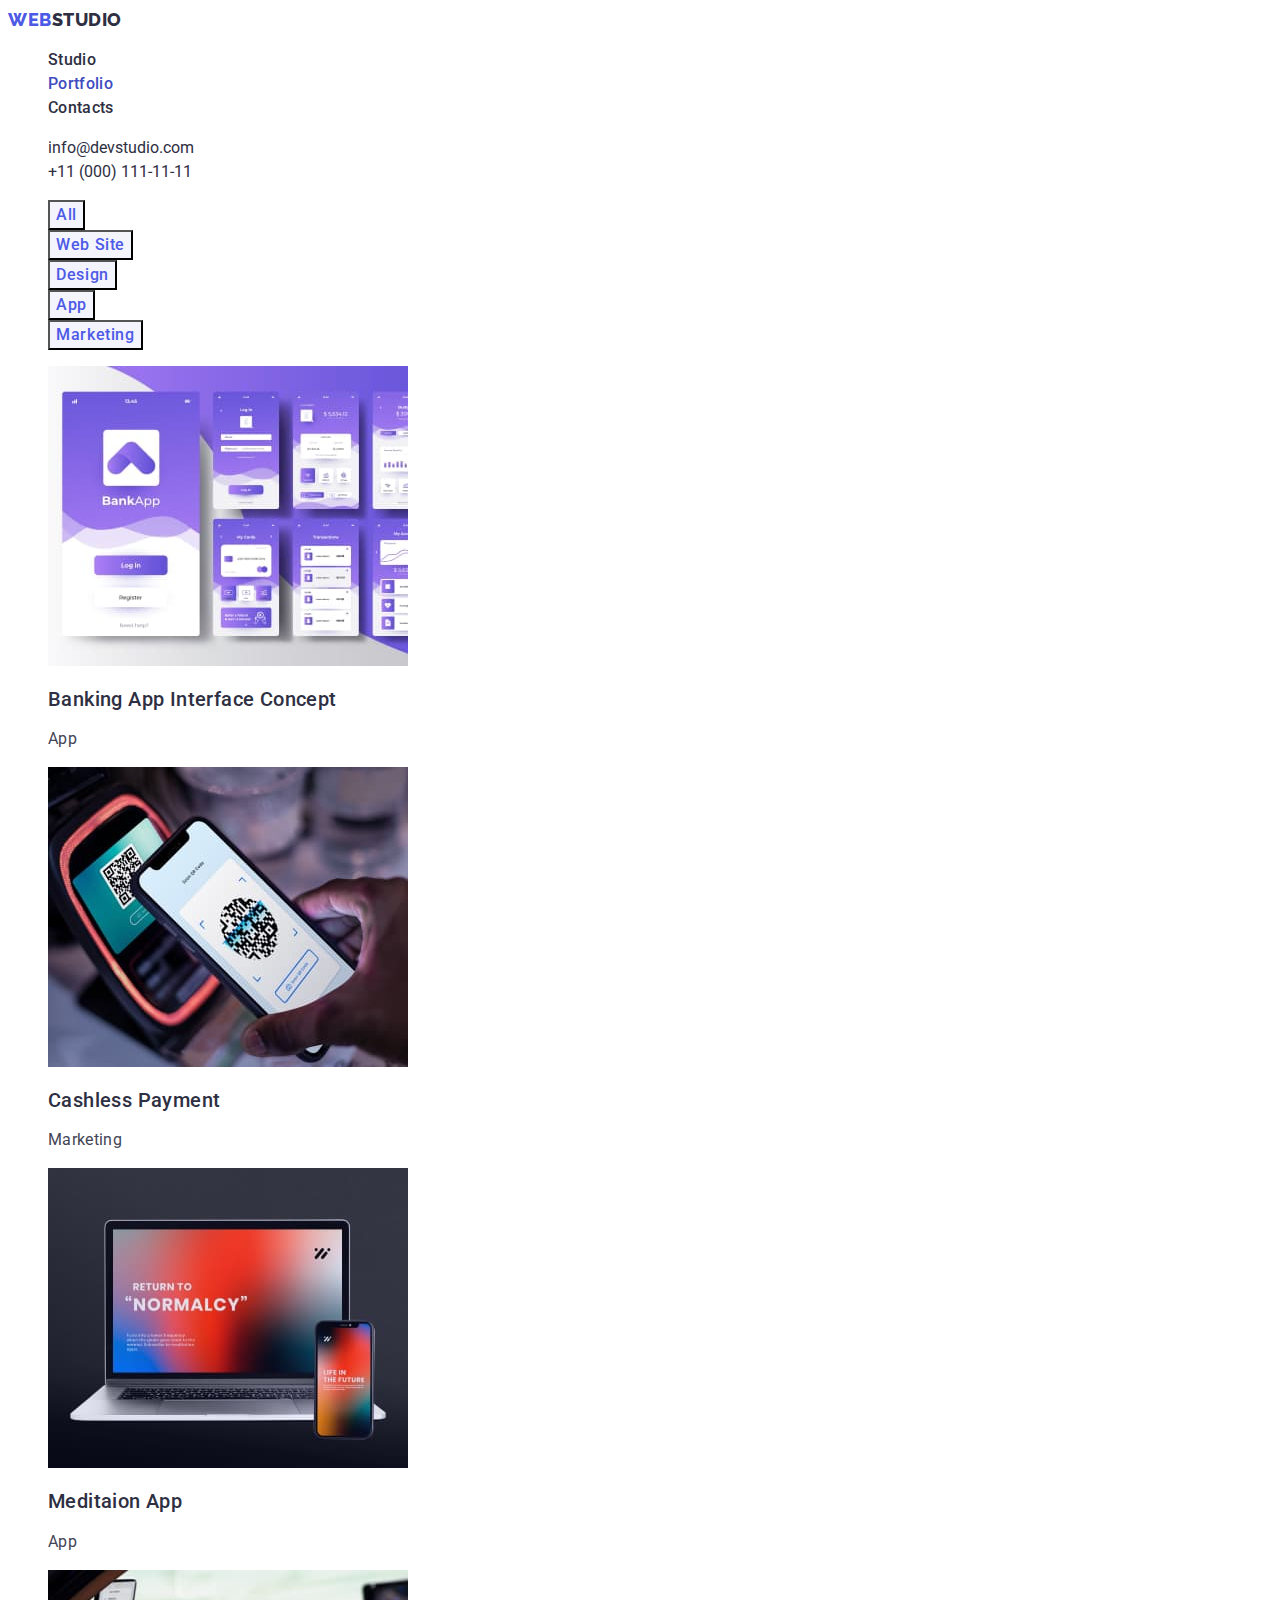
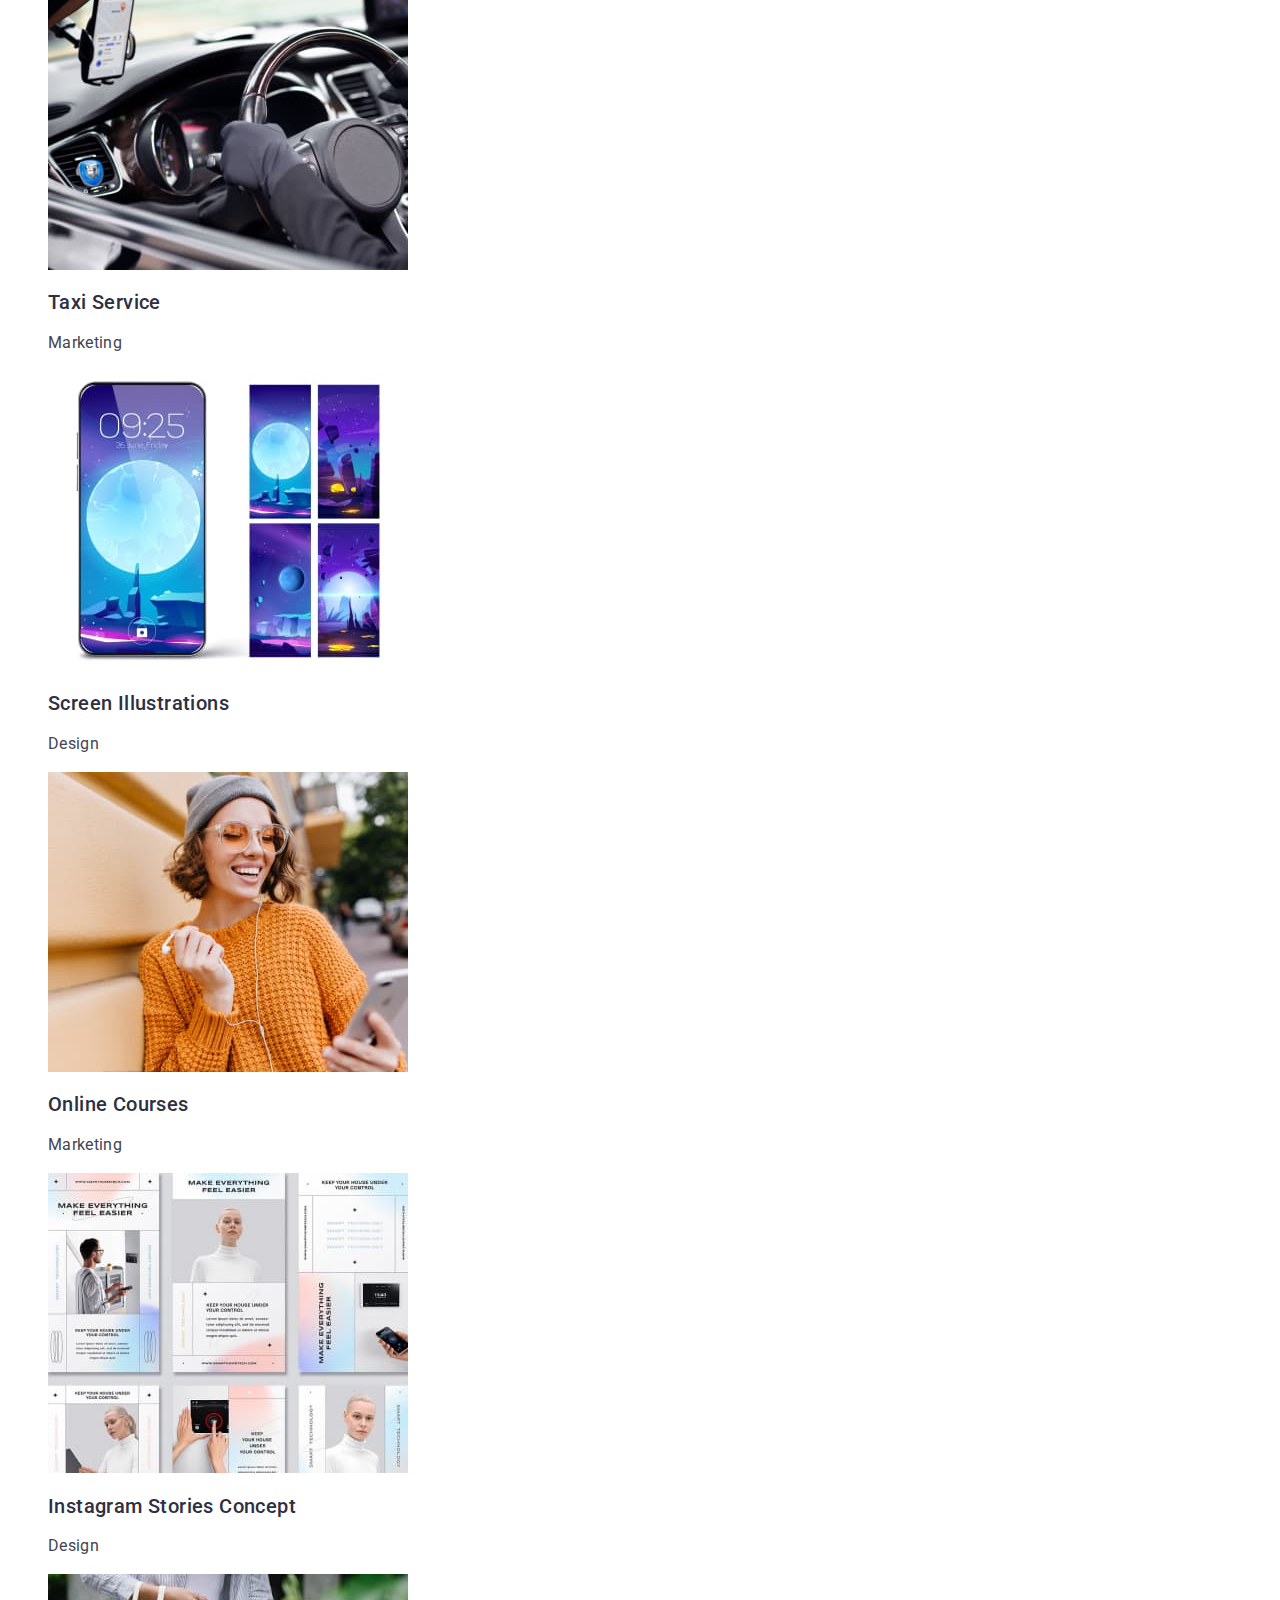
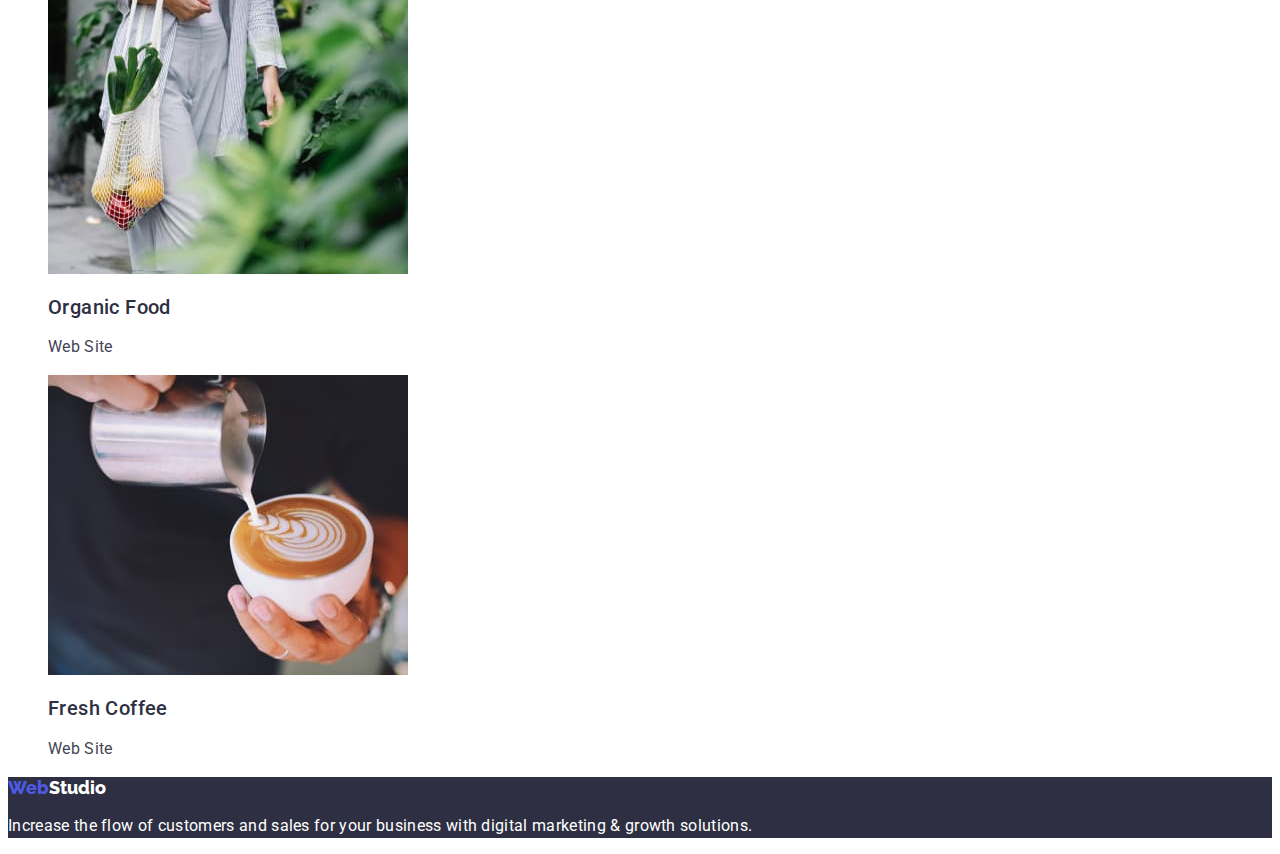
==== portfolio.html @ c7285e7f "Initial commit" ====
<!DOCTYPE html>
<html lang="en">

<head>
    <meta charset="UTF-8">
    <meta http-equiv="X-UA-Compatible" content="IE=edge">
    <meta name="viewport" content="width=device-width, initial-scale=1.0">
    <title>WebStudio</title>
    <link rel="preconnect" href="https://fonts.googleapis.com">
    <link rel="preconnect" href="https://fonts.gstatic.com" crossorigin>
    <link
        href="https://fonts.googleapis.com/css2?family=Raleway:wght@800&family=Roboto:wght@400;500;700;900&display=swap"
        rel="stylesheet">
    <link rel="stylesheet" href="https://cdnjs.cloudflare.com/ajax/libs/modern-normalize/1.1.0/modern-normalize.min.css"
        integrity="sha512-wpPYUAdjBVSE4KJnH1VR1HeZfpl1ub8YT/NKx4PuQ5NmX2tKuGu6U/JRp5y+Y8XG2tV+wKQpNHVUX03MfMFn9Q=="
        crossorigin="anonymous" referrerpolicy="no-referrer" />
    <link rel="stylesheet" href="./css/styles.css">
</head>

<body>
    <header>
        <nav>
            <a href="./index.html" class="logo"><span class="web">Web</span>Studio</a>
            <ul class="site-nav list">
                <li><a href="./index.html" class="link">Studio</a></li>
                <li><a href="" class="link current">Portfolio</a></li>
                <li><a href="" class="link">Contacts</a></li>
            </ul>
        </nav>
        <address>
            <ul class="auth-nav list">
                <li><a href="mailto:info@devstudio.com" class="link">info@devstudio.com</a></li>
                <li><a href="tel:+110001111111" class="link">+11 (000) 111-11-11</a></li>
            </ul>
        </address>
    </header>
    <main>
        <section>
            <h1 class="visually-hidden">Portfolio</h1>
                <ul class="list">
                <li><button type="button" class="button-portfo pointer">All</button></li>
                <li><button type="button" class="button-portfo pointer">Web Site</button></li>
                <li><button type="button" class="button-portfo pointer">Design</button></li>
                <li><button type="button" class="button-portfo pointer">App</button></li>
                <li><button type="button" class="button-portfo pointer">Marketing</button></li>
            </ul>            
            <ul class="feature-list list">
                <li>
                <a><img src="./images/portfolio1.jpg" alt="app1" width="360" height="300">
                <h2 class="feature-list headline">Banking App Interface Concept</h2>
                <p class="title">App</p></a>
                </li>
                <li>
                <a><img src="./images/portfolio2.jpg" alt="" width="360" height="300">
                <h2 class="feature-list headline">Cashless Payment</h2>
                <p class="title">Marketing</p></a>
                </li>
                <li>
                <a><img src="./images/portfolio3.jpg" alt="" width="360" height="300">
                <h2 class="feature-list headline">Meditaion App</h2>
                <p class="title">App</p></a>
                </li>
                <li>
                <a><img src="./images/portfolio4.jpg" alt="" width="360" height="300">
                <h2 class="feature-list headline">Taxi Service</h2>
                <p class="title">Marketing</p></a>
                </li>
                <li>
                <a><img src="./images/portfolio5.jpg" alt="" width="360" height="300">
                <h2 class="feature-list headline">Screen Illustrations</h2>
                <p class="title">Design</p></a>
                </li>
                <li>
                <a><img src="./images/portfolio6.jpg" alt="" width="360" height="300">
                <h2 class="feature-list headline">Online Courses</h2>
                <p class="title">Marketing</p></a>
                </li>
                <li>
                <a><img src="./images/portfolio7.jpg" alt="" width="360" height="300">
                <h2 class="feature-list headline">Instagram Stories Concept</h2>
                <p class="title">Design</p></a>
                </li>
                <li>
                <a><img src="./images/portfolio8.jpg" alt="" width="360" height="300">
                <h2 class="feature-list headline">Organic Food</h2>
                <p class="title">Web Site</p></a>
                </li>
                <li>
                <a><img src="./images/portfolio9.jpg" alt="" width="360" height="300">
                <h2 class="feature-list headline">Fresh Coffee</h2>
                <p class="title">Web Site</p></a>
                </li>
            </ul>
        </section>
        
    </main>
    <footer>
        <a href="./index.html" class="footer-logo logo-link"><span class="web logo-link">Web</span>Studio</a>
        <p class="footer-text">
            Increase the flow of customers and sales for your business with digital marketing & growth solutions.
        </p>
    </footer>
</body>

</html>
---- css/styles.css ----
/* цвет основного текста #2E2F42;*/
/* цвет вторичного текста #434455;*/
/* цвет акцентный  #4D5AE5;*/
/* цвет белый #ffffff;*/

/* первичный цвет фона #E5E5E5;*/
/* вторияный цвет фона  #F4F4FD;*/
/* фон flooter #2E2F42;*/

:root{
    --primary-text-color: #2E2F42;
    --secondary-text-color: #434455;
    --primary-accent-color:#4D5AE5;
    --white-color:#ffffff;
    --footer-text-color:#E7E9FC;
    --primary-background-color:#E5E5E5;
    --secondary-backgrountd-color:#F4F4FD;
    --footer-background-color:#2E2F42;
    --secondary-accent-color:#404BBF;
}

body{
    font-family: 'Roboto', sans-serif;
    color: var(--primary-text-color);
    background-color: var(--white-color);
}
.list{
    list-style: none;
}
.link{
    text-decoration: none;
    color: var(--primary-text-color);
}

.link:hover,
.link:focus,
.link.current{
    color: var(--secondary-accent-color)
}

.web{
    color:var(--primary-accent-color)
}

.logo{
    font-family: 'Raleway', sans-serif;
    font-weight: 800;
    font-size: 18px;
    line-height: 1.33;
    letter-spacing: 0.03em;
    text-transform: uppercase;
    text-decoration: none;
    color: var(--primary-text-color);
}
.site-nav{
    font-weight: 500;
    font-size: 16px;
    line-height: 1.5;
    letter-spacing: 0.02em;
    }
.auth-nav{
    font-style: normal;
    font-weight: 400;
    font-size: 16px;
    line-height: 1.5;
}
.hero{
    background-color: var(--footer-background-color);    
}

.hero-title {
    font-weight: 700;
    font-size: 56px;
    line-height: 1.07;
    text-align: center;
    letter-spacing: 0.02em;
    color: var(--white-color);
}
.button{
    font-family: 'Roboto', sans-serif;
    font-weight: 500;
    font-size: 16px;
    line-height: 1.5;
    letter-spacing: 0.04em;
    color: var(--white-color);
    background-color: var(--primary-accent-color);
}
.button:hover,
.button:focus{
    background-color: var(--secondary-accent-color);
}
.pointer{
    cursor: pointer;
}
.section-title{
    font-weight: 700;
    font-size: 36px;
    line-height: 1.11;
    text-align: center;
    letter-spacing: 0.02em;
    text-transform: capitalize;
}
.headline{
    font-weight: 500;
    font-size: 20px;
    line-height: 1.2;
    letter-spacing: 0.02em;
}

.teams{
    background-color: var(--secondary-backgrountd-color);
}

.title{
    /*font-weight: 400;*/
    font-size: 16px;
    line-height: 1.5;
    letter-spacing: 0.02em;
    color: var(--secondary-text-color);
}
footer{
    background-color: var(--footer-background-color);    
}
.footer-logo{
    font-family: 'Raleway';sans-serif;
    font-weight: 800;
    font-size: 18px;
    line-height: 1.17;
    color: var(--white-color);
}

.footer-text{
    color: var(--white-color);
    /*font-weight: 400;*/
    font-size: 16px;
    line-height: 1.5;
    letter-spacing: 0.02em;
}
.visually-hidden {
    position: absolute;
    white-space: nowrap;
    width: 1px;
    height: 1px;
    overflow: hidden;
    border: 0;
    padding: 0;
    clip: rect(0 0 0 0);
    clip-path: inset(50%);
    margin: -1px;
}

/* Portfolio*/

.button-portfo{
    font-family: 'Roboto', sans-serif;
    font-weight: 500;
    font-size: 16px;
    line-height: 1.5;
    letter-spacing: 0.04em;
    color: var(--primary-accent-color);
    background-color: var(--secondary-backgrountd-color);
}

.button-portfo:hover,
.button-portfo:focus{
    color: var(--white-color);
    background-color: var(--secondary-accent-color);
}

.logo-link{
    text-decoration: none;
}
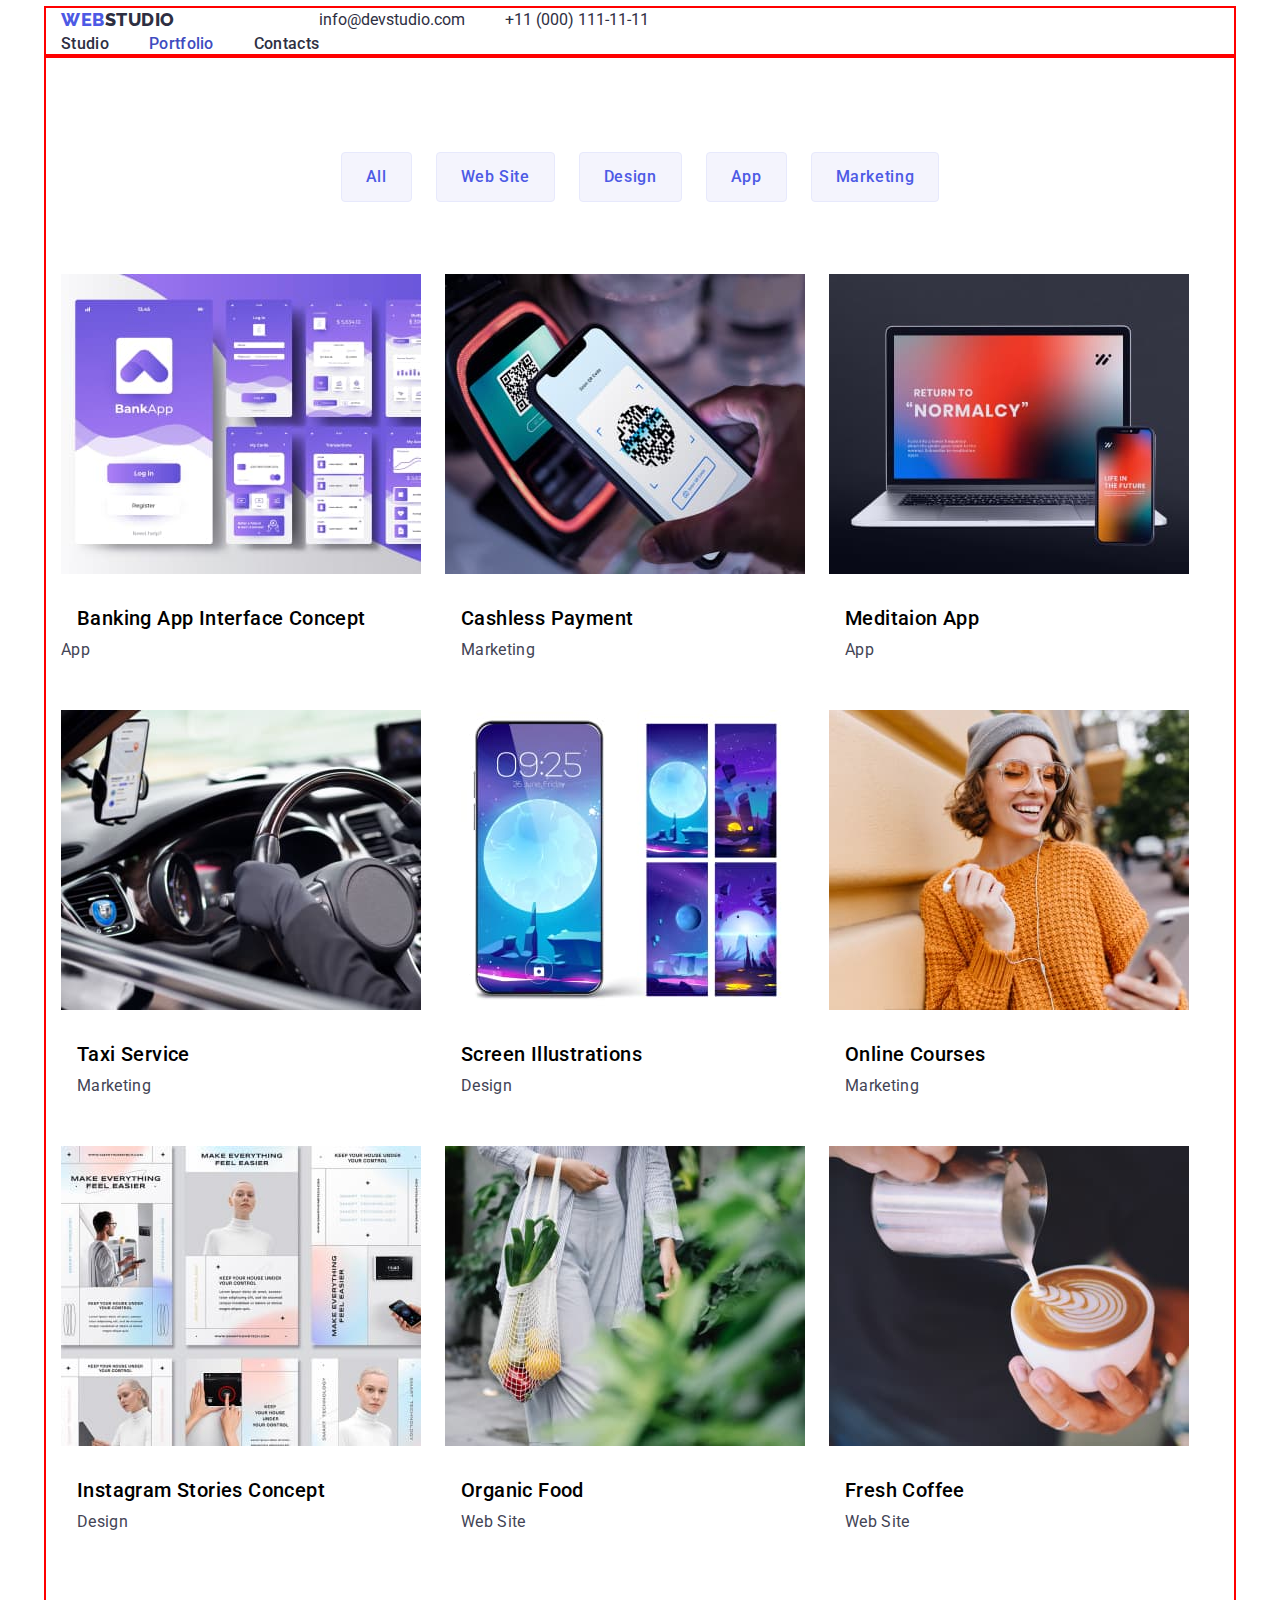
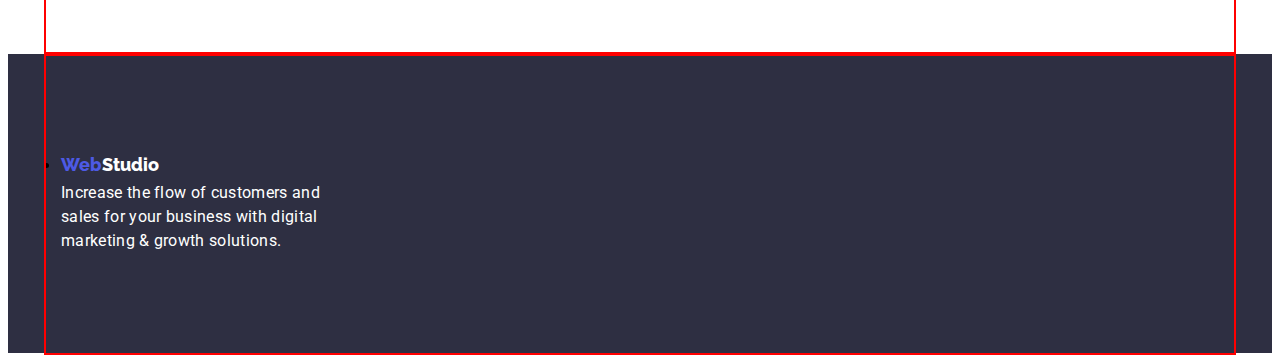
==== commit 04039b8c: "flex" ====
--- a/portfolio.html
+++ b/portfolio.html
@@ -14,91 +14,119 @@
     <link rel="stylesheet" href="https://cdnjs.cloudflare.com/ajax/libs/modern-normalize/1.1.0/modern-normalize.min.css"
         integrity="sha512-wpPYUAdjBVSE4KJnH1VR1HeZfpl1ub8YT/NKx4PuQ5NmX2tKuGu6U/JRp5y+Y8XG2tV+wKQpNHVUX03MfMFn9Q=="
         crossorigin="anonymous" referrerpolicy="no-referrer" />
+    <link rel="stylesheet" href="https://cdnjs.cloudflare.com/ajax/libs/modern-normalize/1.1.0/modern-normalize.min.css" integrity="sha512-wpPYUAdjBVSE4KJnH1VR1HeZfpl1ub8YT/NKx4PuQ5NmX2tKuGu6U/JRp5y+Y8XG2tV+wKQpNHVUX03MfMFn9Q==" crossorigin="anonymous" referrerpolicy="no-referrer" />
     <link rel="stylesheet" href="./css/styles.css">
 </head>
 
 <body>
     <header>
-        <nav>
+        <div class="container nav-container">
+            <nav>
             <a href="./index.html" class="logo"><span class="web">Web</span>Studio</a>
             <ul class="site-nav list">
-                <li><a href="./index.html" class="link">Studio</a></li>
-                <li><a href="" class="link current">Portfolio</a></li>
-                <li><a href="" class="link">Contacts</a></li>
+                <li class="site-item"><a href="./index.html" class="link">Studio</a></li>
+                <li class="site-item"><a href="" class="link current">Portfolio</a></li>
+                <li class="site-item"><a href="" class="link">Contacts</a></li>
             </ul>
         </nav>
         <address>
             <ul class="auth-nav list">
-                <li><a href="mailto:info@devstudio.com" class="link">info@devstudio.com</a></li>
-                <li><a href="tel:+110001111111" class="link">+11 (000) 111-11-11</a></li>
+            <li class="auth-item"><a href="mailto:info@devstudio.com" class="link">info@devstudio.com</a></li>
+            <li class="auth-item"><a href="tel:+110001111111" class="link">+11 (000) 111-11-11</a></li>
             </ul>
         </address>
+        </div>
+        
     </header>
     <main>
         <section>
-            <h1 class="visually-hidden">Portfolio</h1>
-                <ul class="list">
-                <li><button type="button" class="button-portfo pointer">All</button></li>
-                <li><button type="button" class="button-portfo pointer">Web Site</button></li>
-                <li><button type="button" class="button-portfo pointer">Design</button></li>
-                <li><button type="button" class="button-portfo pointer">App</button></li>
-                <li><button type="button" class="button-portfo pointer">Marketing</button></li>
+            <div class="container">
+                <h1 class="visually-hidden">Portfolio</h1>
+                <ul class="portfo-list list">
+                <li class="portfo-btn"><button type="button" class="button-portfo pointer">All</button></li>
+                <li class="portfo-btn"><button type="button" class="button-portfo pointer">Web Site</button></li>
+                <li class="portfo-btn"><button type="button" class="button-portfo pointer">Design</button></li>
+                <li class="portfo-btn"><button type="button" class="button-portfo pointer">App</button></li>
+                <li class="portfo-btn"><button type="button" class="button-portfo pointer">Marketing</button></li>
             </ul>            
-            <ul class="feature-list list">
-                <li>
-                <a><img src="./images/portfolio1.jpg" alt="app1" width="360" height="300">
-                <h2 class="feature-list headline">Banking App Interface Concept</h2>
-                <p class="title">App</p></a>
+            <ul class="gallery-list list">
+                <li class="gallery-items">
+                    <a><img src="./images/portfolio1.jpg" alt="app1" width="360" height="300">
+                <div class="gallery-item">
+                    <h2 class="gallery-subject headline">Banking App Interface Concept</h2>
+                    <p class="title">App</p></a>
+                </div>
                 </li>
-                <li>
-                <a><img src="./images/portfolio2.jpg" alt="" width="360" height="300">
-                <h2 class="feature-list headline">Cashless Payment</h2>
-                <p class="title">Marketing</p></a>
+                <li class="gallery-items">
+                    <a><img src="./images/portfolio2.jpg" alt="" width="360" height="300">
+                <div class="gallery-item">
+                    <h2 class="gallery-subject headline">Cashless Payment</h2>
+                    <p class="gallery-text title">Marketing</p></a>
+                </div>
                 </li>
-                <li>
-                <a><img src="./images/portfolio3.jpg" alt="" width="360" height="300">
-                <h2 class="feature-list headline">Meditaion App</h2>
-                <p class="title">App</p></a>
+                <li class="gallery-items">
+                    <a><img src="./images/portfolio3.jpg" alt="" width="360" height="300">
+                <div class="gallery-item">
+                    <h2 class="gallery-subject headline">Meditaion App</h2>
+                    <p class="gallery-text title">App</p></a>
+                </div>
                 </li>
-                <li>
-                <a><img src="./images/portfolio4.jpg" alt="" width="360" height="300">
-                <h2 class="feature-list headline">Taxi Service</h2>
-                <p class="title">Marketing</p></a>
+                <li class="gallery-items">
+                    <a><img src="./images/portfolio4.jpg" alt="" width="360" height="300">
+                <div class="gallery-item">
+                    <h2 class="gallery-subject headline">Taxi Service</h2>
+                    <p class="gallery-text title">Marketing</p></a>
+                </div>
                 </li>
-                <li>
-                <a><img src="./images/portfolio5.jpg" alt="" width="360" height="300">
-                <h2 class="feature-list headline">Screen Illustrations</h2>
-                <p class="title">Design</p></a>
+                <li class="gallery-items">
+                    <a><img src="./images/portfolio5.jpg" alt="" width="360" height="300">
+                <div class="gallery-item">
+                    <h2 class="gallery-subject headline">Screen Illustrations</h2>
+                    <p class="gallery-text title">Design</p></a>
+                </div>
                 </li>
-                <li>
-                <a><img src="./images/portfolio6.jpg" alt="" width="360" height="300">
-                <h2 class="feature-list headline">Online Courses</h2>
-                <p class="title">Marketing</p></a>
+                <li class="gallery-items">
+                    <a><img src="./images/portfolio6.jpg" alt="" width="360" height="300">
+                <div class="gallery-item">
+                    <h2 class="gallery-subject headline">Online Courses</h2>
+                    <p class="gallery-text title">Marketing</p></a>
+                </div>
                 </li>
-                <li>
-                <a><img src="./images/portfolio7.jpg" alt="" width="360" height="300">
-                <h2 class="feature-list headline">Instagram Stories Concept</h2>
-                <p class="title">Design</p></a>
+                <li class="gallery-items">
+                    <a><img src="./images/portfolio7.jpg" alt="" width="360" height="300">
+                <div class="gallery-item">
+                    <h2 class="gallery-subject headline">Instagram Stories Concept</h2>
+                    <p class="gallery-text title">Design</p></a>
+                </div>
                 </li>
-                <li>
-                <a><img src="./images/portfolio8.jpg" alt="" width="360" height="300">
-                <h2 class="feature-list headline">Organic Food</h2>
-                <p class="title">Web Site</p></a>
+                <li class="gallery-items">
+                    <a><img src="./images/portfolio8.jpg" alt="" width="360" height="300">
+                <div class="gallery-item">
+                    <h2 class="gallery-subject headline">Organic Food</h2>
+                    <p class="gallery-text title">Web Site</p></a>
+                </div>
                 </li>
-                <li>
-                <a><img src="./images/portfolio9.jpg" alt="" width="360" height="300">
-                <h2 class="feature-list headline">Fresh Coffee</h2>
-                <p class="title">Web Site</p></a>
+                <li class="gallery-items">
+                    <a><img src="./images/portfolio9.jpg" alt="" width="360" height="300">
+                <div class="gallery-item">
+                    <h2 class="gallery-subject headline">Fresh Coffee</h2>
+                    <p class="gallery-text title">Web Site</p></a>
+                </div>
                 </li>
             </ul>
+            </div>
         </section>
         
     </main>
-    <footer>
-        <a href="./index.html" class="footer-logo logo-link"><span class="web logo-link">Web</span>Studio</a>
-        <p class="footer-text">
+        <footer>
+        <div class="container">
+        <li class="footer-list">
+            <a href="./index.html" class="footer-logo logo-link"><span class="web logo-link">Web</span>Studio</a>
+            <p class="footer-text">
             Increase the flow of customers and sales for your business with digital marketing & growth solutions.
         </p>
+        </li>
+        </div>
     </footer>
 </body>
 
--- a/css/styles.css
+++ b/css/styles.css
@@ -18,15 +18,36 @@
     --footer-background-color:#2E2F42;
     --secondary-accent-color:#404BBF;
 }
+p,
+h1,
+h2,
+h3,
+h4,
+h5,
+h6 {
+    margin: 0;
+}
+
+ul {
+    margin: 0;
+    padding-left: 0;
+}
+
+img{
+    display: block;
+}   
 
 body{
     font-family: 'Roboto', sans-serif;
-    color: var(--primary-text-color);
+    color: var(--primary-text-color)
     background-color: var(--white-color);
 }
+
 .list{
     list-style: none;
 }
+
+
 .link{
     text-decoration: none;
     color: var(--primary-text-color);
@@ -37,6 +58,17 @@
 .link.current{
     color: var(--secondary-accent-color)
 }
+
+.container {
+    width: 100%;
+    max-width: 1158px;
+    padding-left: 15px;
+    padding-right: 15px;
+    margin: 0 auto;
+    outline: 2px solid red;
+}
+
+/*   --------- HEADER ----------   */
 
 .web{
     color:var(--primary-accent-color)
@@ -53,46 +85,73 @@
     color: var(--primary-text-color);
 }
 .site-nav{
+    display: flex;
     font-weight: 500;
     font-size: 16px;
     line-height: 1.5;
     letter-spacing: 0.02em;
     }
 .auth-nav{
+    display: flex;
     font-style: normal;
     font-weight: 400;
     font-size: 16px;
     line-height: 1.5;
 }
-.hero{
+
+.site-item:not(:first-child) {
+    margin-left: 40px;
+}
+
+.auth-item +.auth-item {
+    margin-left: 40px;
+}
+
+.nav-container{
+    display: flex;
+}
+/*   -------  HERO   -------   */
+.button {
+    padding: 16px 32px;
+    margin-top: 48px;
+    margin-bottom: 188px;
+    font-family: 'Roboto', sans-serif;
+    font-weight: 500;
+    font-size: 16px;
+    line-height: 1.5;
+    letter-spacing: 0.04em;
+    color: var(--white-color);
+    background-color: var(--primary-accent-color);
+}
+
+.button:hover,
+.button:focus {
+    background-color: var(--secondary-accent-color);
+}
+
+.pointer {
+    cursor: pointer;
+}
+
+.hero{    
+    text-align: center;
     background-color: var(--footer-background-color);    
 }
 
 .hero-title {
+    max-width: 494px;
+    padding-top: 188px;
     font-weight: 700;
     font-size: 56px;
-    line-height: 1.07;
-    text-align: center;
-    letter-spacing: 0.02em;
-    color: var(--white-color);
-}
-.button{
-    font-family: 'Roboto', sans-serif;
-    font-weight: 500;
-    font-size: 16px;
-    line-height: 1.5;
-    letter-spacing: 0.04em;
-    color: var(--white-color);
-    background-color: var(--primary-accent-color);
-}
-.button:hover,
-.button:focus{
-    background-color: var(--secondary-accent-color);
-}
-.pointer{
-    cursor: pointer;
-}
+    line-height: 1.07;    
+    letter-spacing: 0.02em;
+    color: var(--white-color);
+}
+
+/*   -------  SECTION common   -------   */
+
 .section-title{
+    padding-bottom: 72px;
     font-weight: 700;
     font-size: 36px;
     line-height: 1.11;
@@ -100,6 +159,8 @@
     letter-spacing: 0.02em;
     text-transform: capitalize;
 }
+
+
 .headline{
     font-weight: 500;
     font-size: 20px;
@@ -107,10 +168,54 @@
     letter-spacing: 0.02em;
 }
 
+/*   -------  FEATURE   -------   */
+
+.feature{
+    display: flex;
+    padding-top: 120px;
+    padding-bottom: 120px;
+
+}
+
+.feature-list{
+    padding-bottom: 8px;
+}
+.feature-items+.feature-items{
+    padding-left: 24px;
+}
+
+/*   -------  WORKS   -------   */
+
+.works-list{
+    display: flex;
+    padding-bottom: 120px;
+    gap: 24px;
+}
+
+/*   -------  TEAMS   -------   */
 .teams{
     background-color: var(--secondary-backgrountd-color);
 }
-
+.team{
+    padding-top: 120px;
+}
+.teams-list{
+    display: flex;
+    padding-bottom: 120px;
+}
+
+.teams-items+.teams-items{
+    padding-left: 24px;
+}
+.item-team{
+    padding-top: 32px;
+    padding-bottom: 32px;
+    text-align: center;
+    background-color: var(--white-color);
+}
+.teams-subject{
+    padding-bottom: 8px;
+}
 .title{
     /*font-weight: 400;*/
     font-size: 16px;
@@ -121,7 +226,7 @@
 footer{
     background-color: var(--footer-background-color);    
 }
-.footer-logo{
+.footer-logo{    
     font-family: 'Raleway';sans-serif;
     font-weight: 800;
     font-size: 18px;
@@ -130,11 +235,17 @@
 }
 
 .footer-text{
+    width: 264px;
+    margin-top: 6px;
+    padding-bottom: 100px;
     color: var(--white-color);
     /*font-weight: 400;*/
     font-size: 16px;
     line-height: 1.5;
     letter-spacing: 0.02em;
+}
+.footer-list{
+    padding-top: 100px;
 }
 .visually-hidden {
     position: absolute;
@@ -152,11 +263,14 @@
 /* Portfolio*/
 
 .button-portfo{
+    padding: 12px 24px;
     font-family: 'Roboto', sans-serif;
     font-weight: 500;
     font-size: 16px;
     line-height: 1.5;
     letter-spacing: 0.04em;
+    border: 1px solid var(--footer-text-color);
+    border-radius: 4px;
     color: var(--primary-accent-color);
     background-color: var(--secondary-backgrountd-color);
 }
@@ -166,7 +280,40 @@
     color: var(--white-color);
     background-color: var(--secondary-accent-color);
 }
-
+.portfo-list{
+    display: flex;
+    justify-content: center;
+    padding-top: 96px;
+}
+
+.portfo-btn+.portfo-btn{
+    margin-left: 24px;
+}
+
+.gallery-list {
+    display: flex;
+    flex-wrap: wrap;
+    column-gap: 24px;
+    row-gap: 48px;
+    margin-top: 72px;
+}
+
+.gallery-item{
+    padding-top: 32px;
+}
+.gallery-subject{
+    padding-bottom: 8px;
+}
+
+.gallery-text{
+    padding-left: 16px;
+}
+.gallery-subject{
+    padding-left: 16px;
+}
+.gallery-items:nth-last-child(-n + 3){
+    padding-bottom: 120px;
+}
 .logo-link{
     text-decoration: none;
 }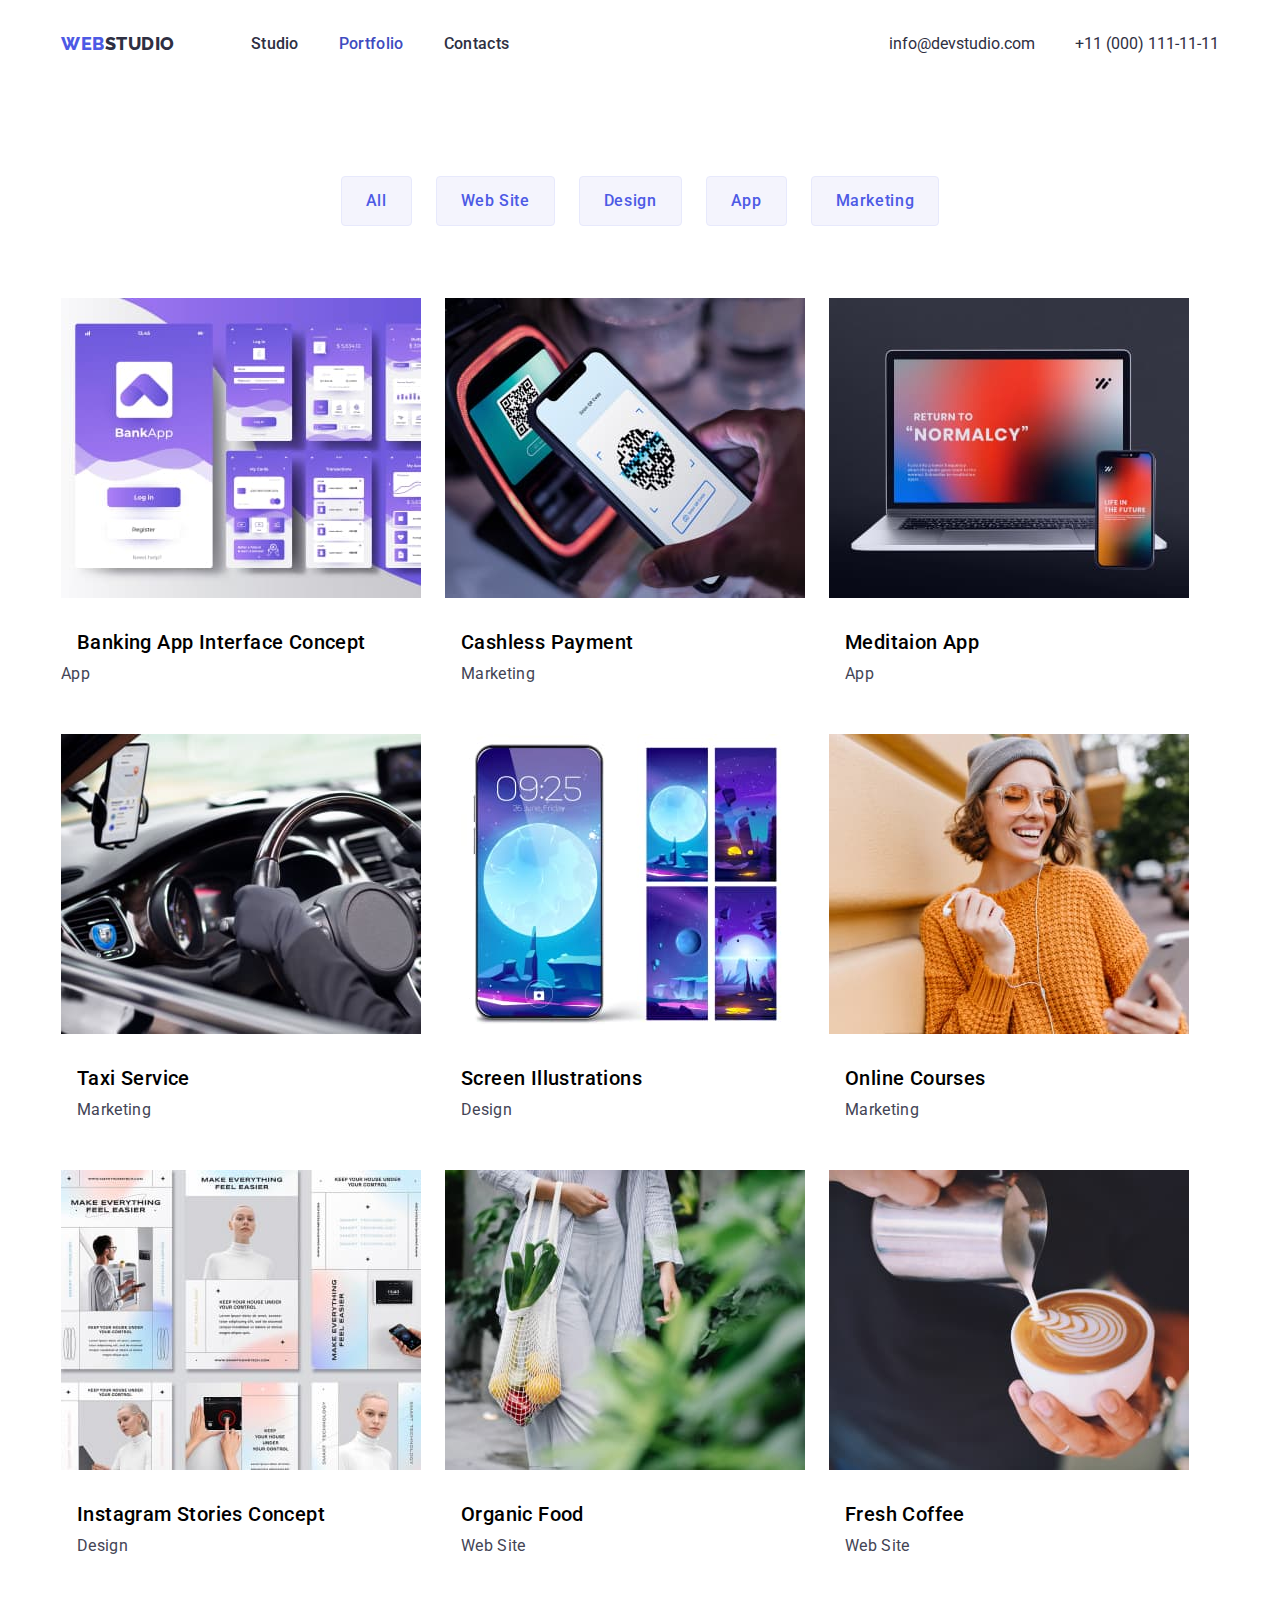
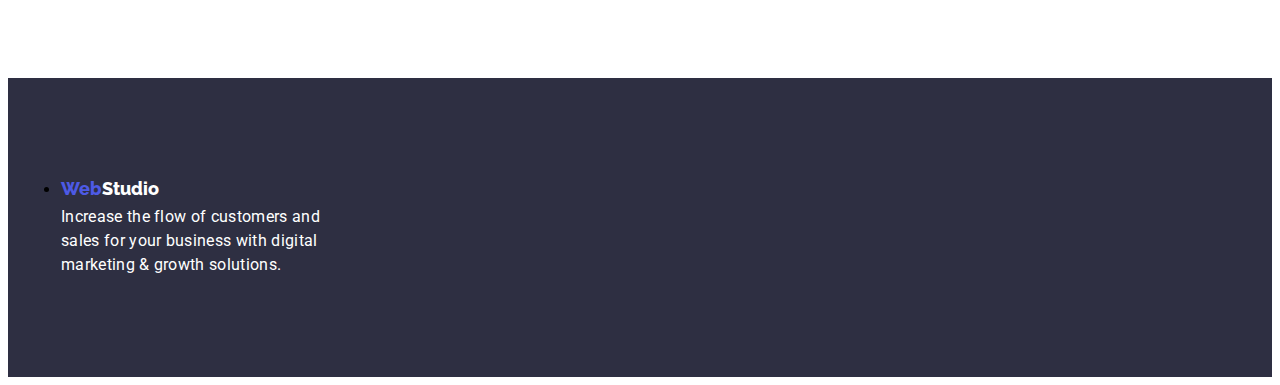
==== commit 735f0686: "flex" ====
--- a/portfolio.html
+++ b/portfolio.html
@@ -21,7 +21,7 @@
 <body>
     <header>
         <div class="container nav-container">
-            <nav>
+            <nav class="logo-site">
             <a href="./index.html" class="logo"><span class="web">Web</span>Studio</a>
             <ul class="site-nav list">
                 <li class="site-item"><a href="./index.html" class="link">Studio</a></li>
@@ -29,7 +29,7 @@
                 <li class="site-item"><a href="" class="link">Contacts</a></li>
             </ul>
         </nav>
-        <address>
+        <address class="auth">
             <ul class="auth-nav list">
             <li class="auth-item"><a href="mailto:info@devstudio.com" class="link">info@devstudio.com</a></li>
             <li class="auth-item"><a href="tel:+110001111111" class="link">+11 (000) 111-11-11</a></li>
--- a/css/styles.css
+++ b/css/styles.css
@@ -65,7 +65,6 @@
     padding-left: 15px;
     padding-right: 15px;
     margin: 0 auto;
-    outline: 2px solid red;
 }
 
 /*   --------- HEADER ----------   */
@@ -75,6 +74,7 @@
 }
 
 .logo{
+    margin-right: 76px;
     font-family: 'Raleway', sans-serif;
     font-weight: 800;
     font-size: 18px;
@@ -98,6 +98,9 @@
     font-size: 16px;
     line-height: 1.5;
 }
+.auth{
+    margin-left: auto;
+}
 
 .site-item:not(:first-child) {
     margin-left: 40px;
@@ -106,15 +109,25 @@
 .auth-item +.auth-item {
     margin-left: 40px;
 }
+.logo-site{
+    display: flex;
+    align-items: center;
+}
 
 .nav-container{
     display: flex;
+    align-items: center;
+    padding-top: 24px;
+    padding-bottom: 24px;
 }
 /*   -------  HERO   -------   */
 .button {
+    display: block;
     padding: 16px 32px;
-    margin-top: 48px;
-    margin-bottom: 188px;
+    margin-left: auto;
+    margin-right: auto;
+    border-radius: 4px;
+    text-align: center;
     font-family: 'Roboto', sans-serif;
     font-weight: 500;
     font-size: 16px;
@@ -134,6 +147,7 @@
 }
 
 .hero{    
+    padding-bottom: 188px;
     text-align: center;
     background-color: var(--footer-background-color);    
 }
@@ -141,6 +155,8 @@
 .hero-title {
     max-width: 494px;
     padding-top: 188px;
+    padding-bottom: 48px;
+    margin: 0 auto;
     font-weight: 700;
     font-size: 56px;
     line-height: 1.07;    
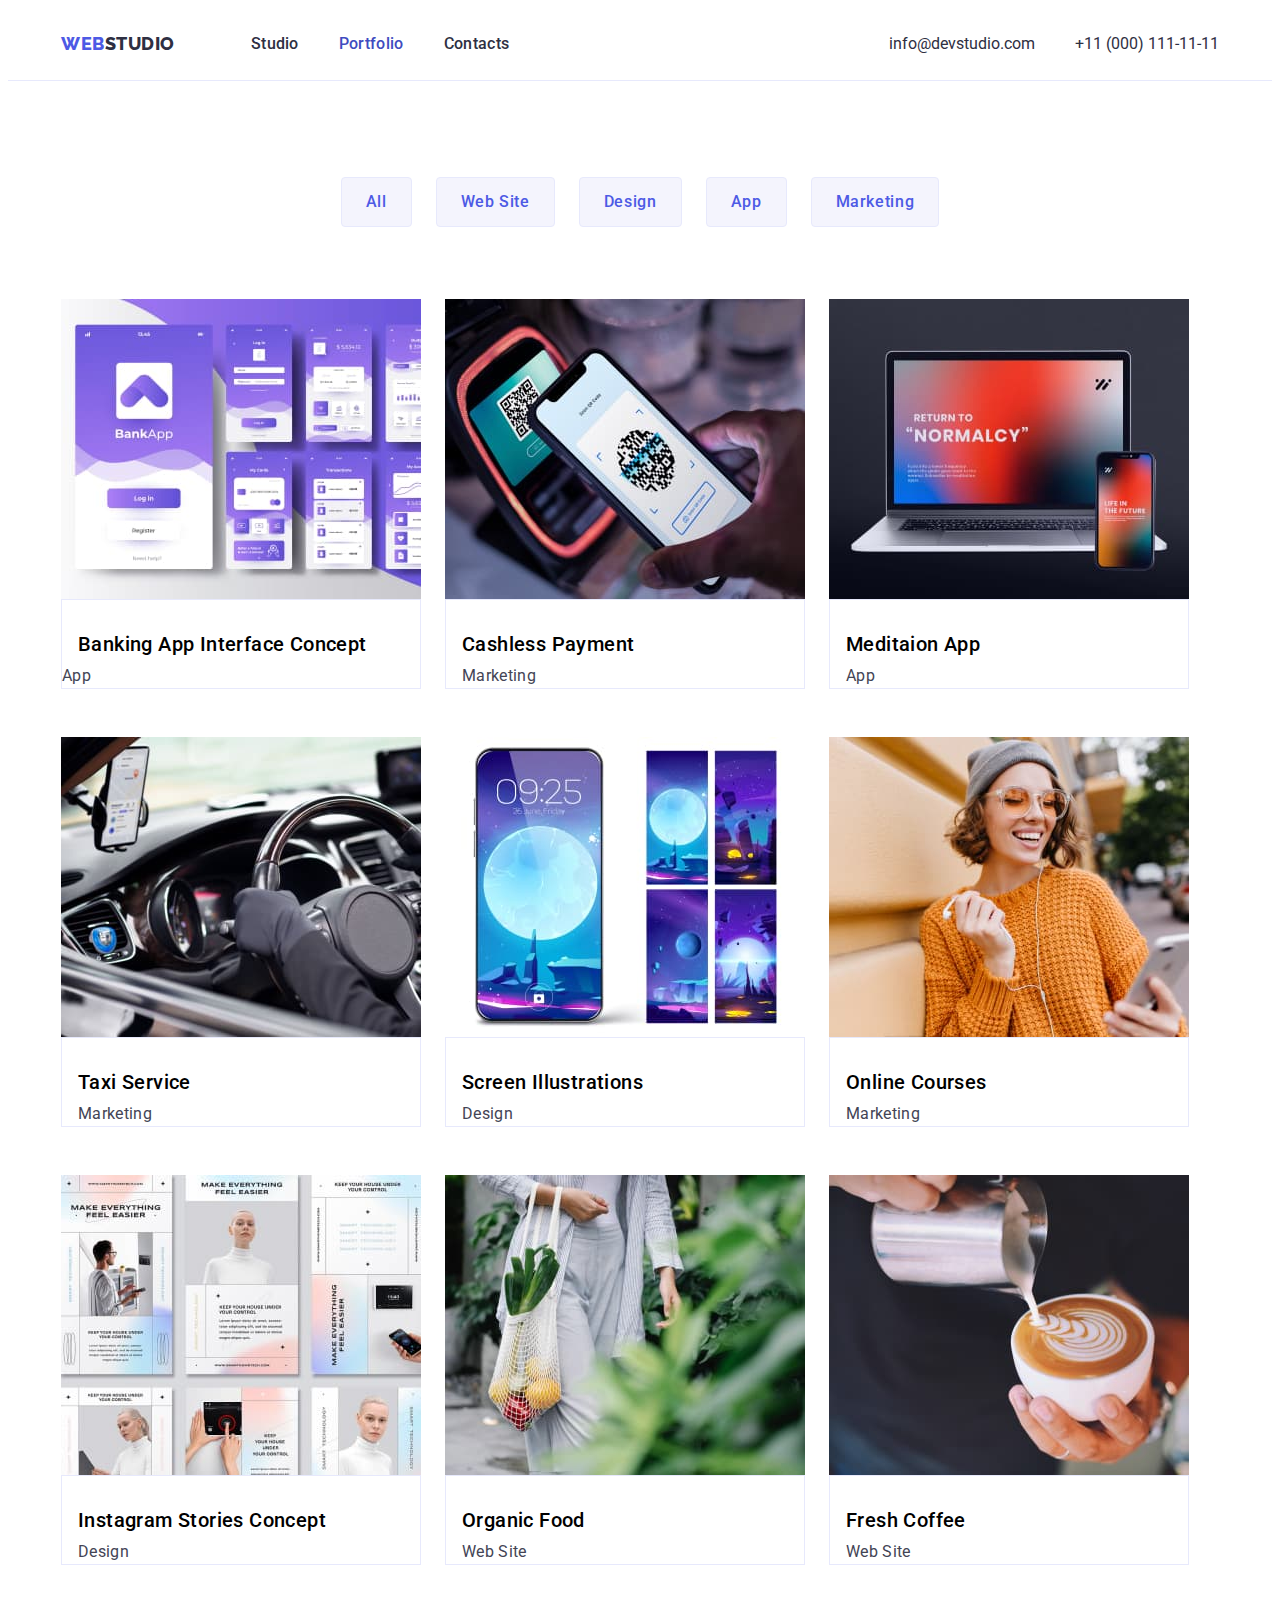
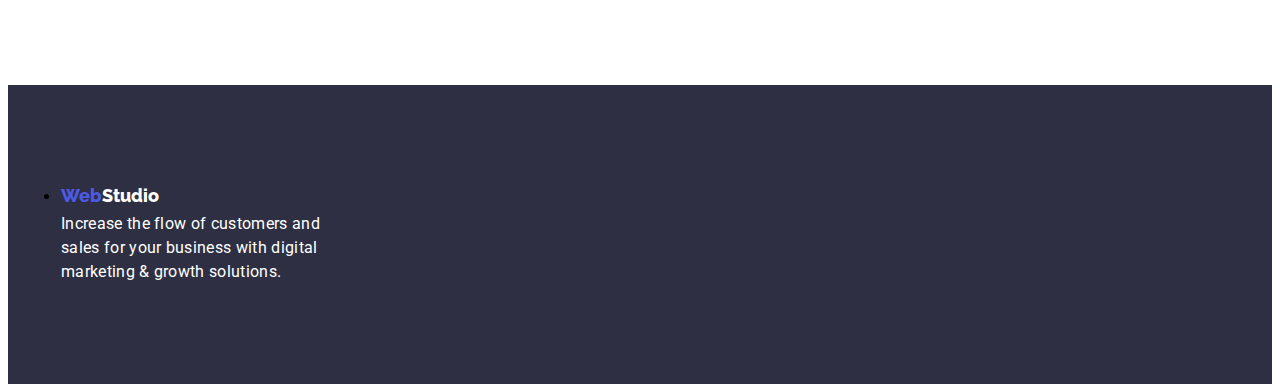
==== commit ff5e1993: "task3" ====
--- a/portfolio.html
+++ b/portfolio.html
@@ -19,7 +19,7 @@
 </head>
 
 <body>
-    <header>
+    <header class="header-line">
         <div class="container nav-container">
             <nav class="logo-site">
             <a href="./index.html" class="logo"><span class="web">Web</span>Studio</a>
--- a/css/styles.css
+++ b/css/styles.css
@@ -113,6 +113,9 @@
     display: flex;
     align-items: center;
 }
+.header-line{
+    border-bottom: 1px solid var(--footer-text-color);
+}
 
 .nav-container{
     display: flex;
@@ -218,10 +221,13 @@
 .teams-list{
     display: flex;
     padding-bottom: 120px;
-}
-
-.teams-items+.teams-items{
-    padding-left: 24px;
+    gap: 24px;
+}
+
+
+.teams-items{
+    border: 1px solid var(--footer-text-color);
+    border-radius: 0px 0px 4px 4px;
 }
 .item-team{
     padding-top: 32px;
@@ -316,6 +322,7 @@
 
 .gallery-item{
     padding-top: 32px;
+    border: 1px solid var(--footer-text-color);
 }
 .gallery-subject{
     padding-bottom: 8px;
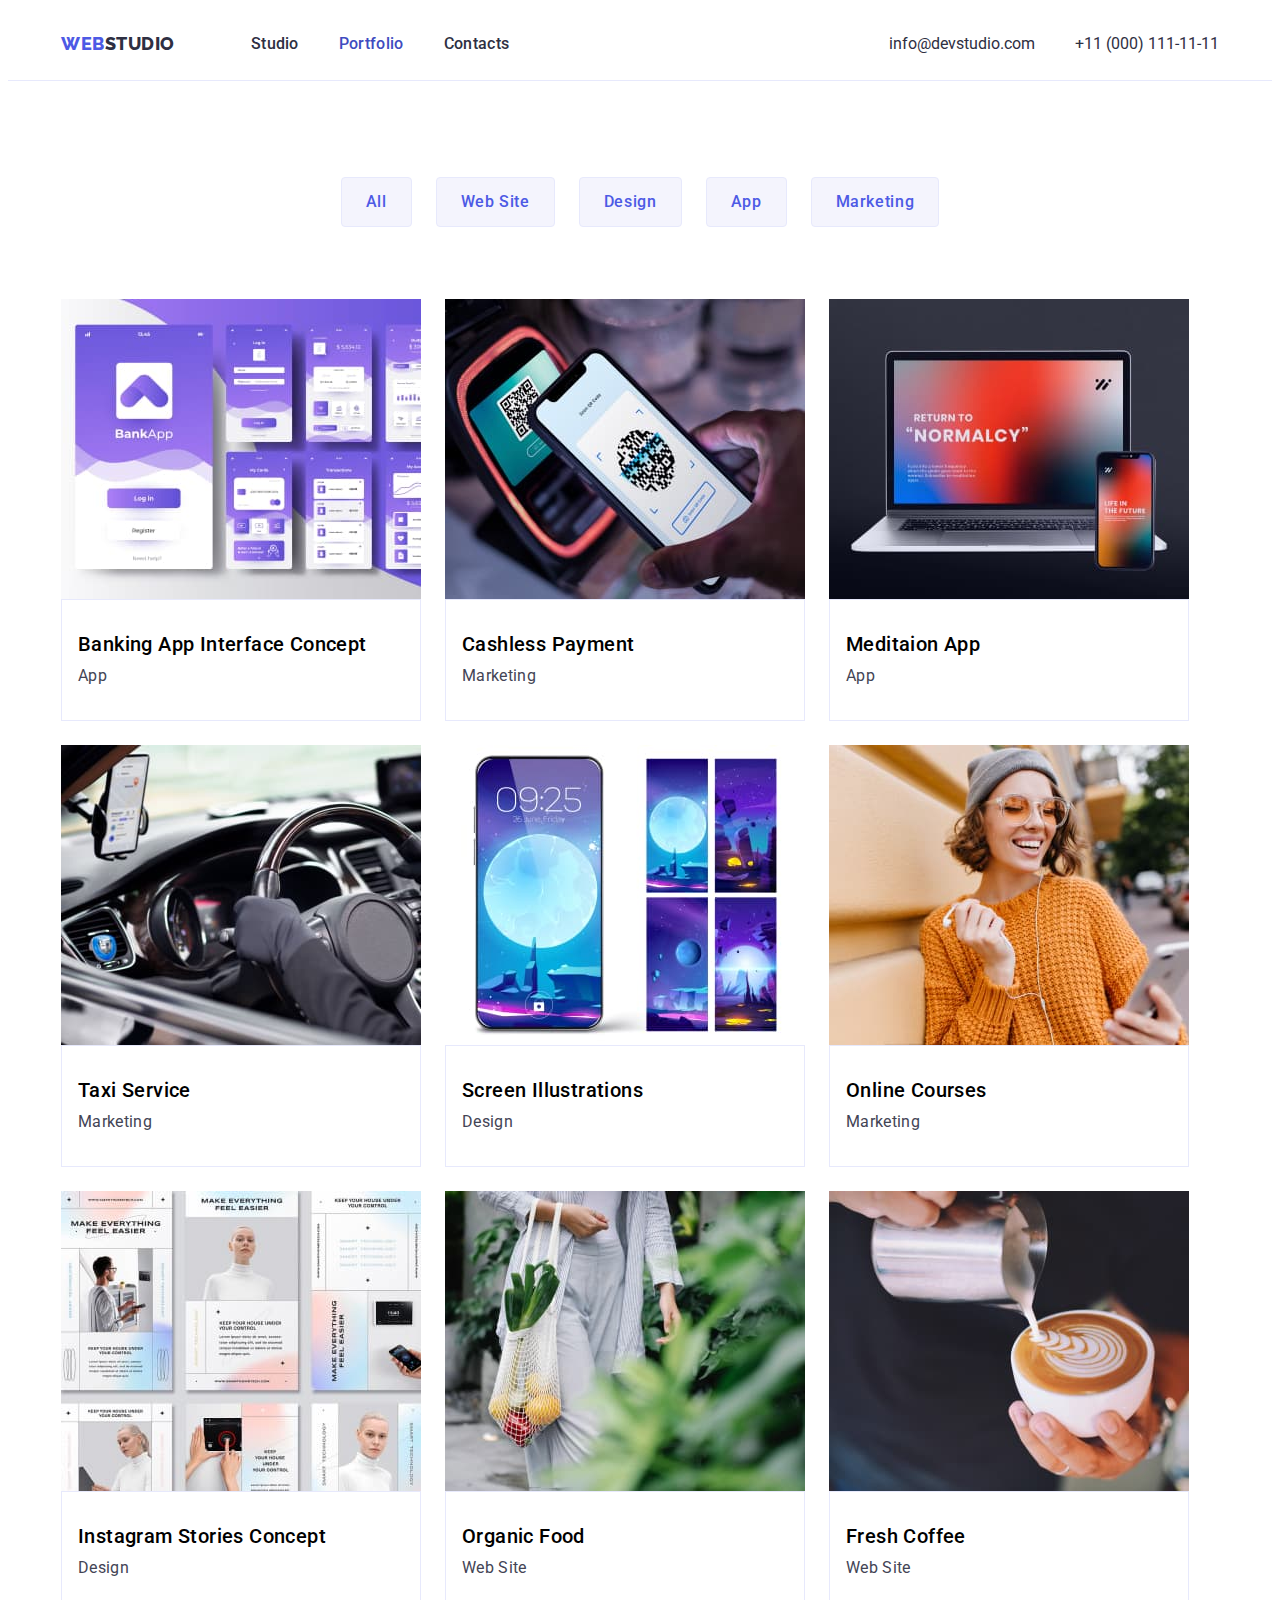
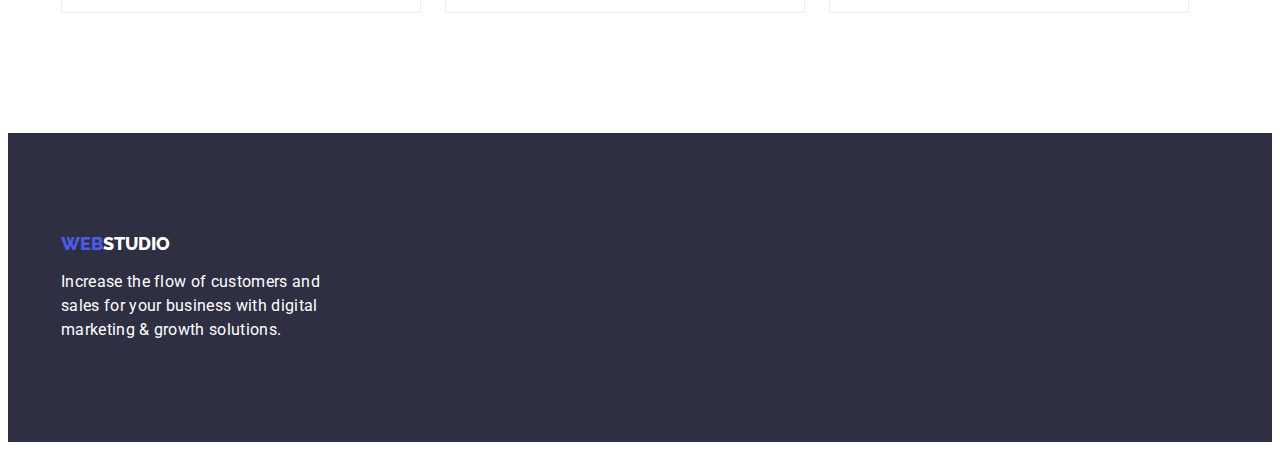
==== commit 200bcd4d: "check1" ====
--- a/portfolio.html
+++ b/portfolio.html
@@ -39,7 +39,7 @@
         
     </header>
     <main>
-        <section>
+        <section class="portfolio">
             <div class="container">
                 <h1 class="visually-hidden">Portfolio</h1>
                 <ul class="portfo-list list">
@@ -50,63 +50,63 @@
                 <li class="portfo-btn"><button type="button" class="button-portfo pointer">Marketing</button></li>
             </ul>            
             <ul class="gallery-list list">
-                <li class="gallery-items">
+                <li class="item">
                     <a><img src="./images/portfolio1.jpg" alt="app1" width="360" height="300">
-                <div class="gallery-item">
+                <div class="gallery-item">                    
                     <h2 class="gallery-subject headline">Banking App Interface Concept</h2>
-                    <p class="title">App</p></a>
+                    <p class="gallery-text title">App</p></a>
                 </div>
                 </li>
-                <li class="gallery-items">
+                <li class="item">
                     <a><img src="./images/portfolio2.jpg" alt="" width="360" height="300">
-                <div class="gallery-item">
+                <div class="gallery-item">                    
                     <h2 class="gallery-subject headline">Cashless Payment</h2>
                     <p class="gallery-text title">Marketing</p></a>
                 </div>
                 </li>
-                <li class="gallery-items">
+                <li class="item">
                     <a><img src="./images/portfolio3.jpg" alt="" width="360" height="300">
-                <div class="gallery-item">
+                <div class="gallery-item">                    
                     <h2 class="gallery-subject headline">Meditaion App</h2>
                     <p class="gallery-text title">App</p></a>
                 </div>
                 </li>
-                <li class="gallery-items">
+                <li class="item">  
                     <a><img src="./images/portfolio4.jpg" alt="" width="360" height="300">
-                <div class="gallery-item">
+                <div class="gallery-item">                    
                     <h2 class="gallery-subject headline">Taxi Service</h2>
                     <p class="gallery-text title">Marketing</p></a>
                 </div>
                 </li>
-                <li class="gallery-items">
+                <li class="item"> 
                     <a><img src="./images/portfolio5.jpg" alt="" width="360" height="300">
-                <div class="gallery-item">
+                <div class="gallery-item">                    
                     <h2 class="gallery-subject headline">Screen Illustrations</h2>
                     <p class="gallery-text title">Design</p></a>
                 </div>
                 </li>
-                <li class="gallery-items">
+                <li class="item">  
                     <a><img src="./images/portfolio6.jpg" alt="" width="360" height="300">
-                <div class="gallery-item">
+                <div class="gallery-item">                    
                     <h2 class="gallery-subject headline">Online Courses</h2>
                     <p class="gallery-text title">Marketing</p></a>
                 </div>
                 </li>
-                <li class="gallery-items">
+                <li class="item"> 
                     <a><img src="./images/portfolio7.jpg" alt="" width="360" height="300">
-                <div class="gallery-item">
+                <div class="gallery-item">                    
                     <h2 class="gallery-subject headline">Instagram Stories Concept</h2>
                     <p class="gallery-text title">Design</p></a>
                 </div>
                 </li>
-                <li class="gallery-items">
+                <li class="item">       
                     <a><img src="./images/portfolio8.jpg" alt="" width="360" height="300">
-                <div class="gallery-item">
+                <div class="gallery-item">                   
                     <h2 class="gallery-subject headline">Organic Food</h2>
                     <p class="gallery-text title">Web Site</p></a>
                 </div>
                 </li>
-                <li class="gallery-items">
+                <li class="item">         
                     <a><img src="./images/portfolio9.jpg" alt="" width="360" height="300">
                 <div class="gallery-item">
                     <h2 class="gallery-subject headline">Fresh Coffee</h2>
@@ -118,14 +118,12 @@
         </section>
         
     </main>
-        <footer>
+    <footer>
         <div class="container">
-        <li class="footer-list">
             <a href="./index.html" class="footer-logo logo-link"><span class="web logo-link">Web</span>Studio</a>
             <p class="footer-text">
             Increase the flow of customers and sales for your business with digital marketing & growth solutions.
         </p>
-        </li>
         </div>
     </footer>
 </body>
--- a/css/styles.css
+++ b/css/styles.css
@@ -17,6 +17,7 @@
     --secondary-backgrountd-color:#F4F4FD;
     --footer-background-color:#2E2F42;
     --secondary-accent-color:#404BBF;
+    --list-gap:24px;
 }
 p,
 h1,
@@ -35,6 +36,7 @@
 
 img{
     display: block;
+    max-width: 100%;
 }   
 
 body{
@@ -125,17 +127,20 @@
 }
 /*   -------  HERO   -------   */
 .button {
-    display: block;
     padding: 16px 32px;
+    margin-top: 48px;
     margin-left: auto;
     margin-right: auto;
+    border: none;
+    box-shadow: 0px 4px 4px rgba(0, 0, 0, 0.15);
     border-radius: 4px;
-    text-align: center;
+    
     font-family: 'Roboto', sans-serif;
     font-weight: 500;
     font-size: 16px;
     line-height: 1.5;
     letter-spacing: 0.04em;
+
     color: var(--white-color);
     background-color: var(--primary-accent-color);
 }
@@ -150,15 +155,14 @@
 }
 
 .hero{    
+    padding-top: 188px;
     padding-bottom: 188px;
     text-align: center;
     background-color: var(--footer-background-color);    
 }
 
 .hero-title {
-    max-width: 494px;
-    padding-top: 188px;
-    padding-bottom: 48px;
+    max-width: 496px;
     margin: 0 auto;
     font-weight: 700;
     font-size: 56px;
@@ -189,44 +193,47 @@
 
 /*   -------  FEATURE   -------   */
 
+.section-feature{
+    padding-top: 120px;
+    padding-bottom: 120px;
+}
 .feature{
     display: flex;
-    padding-top: 120px;
-    padding-bottom: 120px;
+    
 
 }
 
 .feature-list{
-    padding-bottom: 8px;
-}
-.feature-items+.feature-items{
-    padding-left: 24px;
-}
+    margin-bottom: 8px;
+    gap: 24px;
+}
+
 
 /*   -------  WORKS   -------   */
 
+.section-works{
+    padding-bottom: 120px;
+}
 .works-list{
     display: flex;
     padding-bottom: 120px;
-    gap: 24px;
+    gap: var(--list-gap);
 }
 
 /*   -------  TEAMS   -------   */
 .teams{
+    padding-top: 120px;
+    padding-bottom: 120px;
     background-color: var(--secondary-backgrountd-color);
 }
-.team{
-    padding-top: 120px;
-}
 .teams-list{
     display: flex;
-    padding-bottom: 120px;
-    gap: 24px;
+    gap: var(--list-gap);
 }
 
 
 .teams-items{
-    border: 1px solid var(--footer-text-color);
+    box-shadow: 0px 1px 6px rgba(46, 47, 66, 0.08), 0px 1px 1px rgba(46, 47, 66, 0.16), 0px 2px 1px rgba(46, 47, 66, 0.08);
     border-radius: 0px 0px 4px 4px;
 }
 .item-team{
@@ -236,39 +243,41 @@
     background-color: var(--white-color);
 }
 .teams-subject{
-    padding-bottom: 8px;
+    margin-bottom: 8px;
 }
 .title{
-    /*font-weight: 400;*/
+    flex-basis: calc(100%/4-24px);
     font-size: 16px;
     line-height: 1.5;
     letter-spacing: 0.02em;
     color: var(--secondary-text-color);
 }
+
+/*   -------  FOOTER   -------   */
 footer{
+    padding-top: 100px;
+    padding-bottom: 100px;
     background-color: var(--footer-background-color);    
 }
 .footer-logo{    
-    font-family: 'Raleway';sans-serif;
+    font-family:'Raleway', sans-serif;
     font-weight: 800;
     font-size: 18px;
     line-height: 1.17;
-    color: var(--white-color);
-}
+    text-transform: uppercase;
+    color: var(--white-color);
+}
+
 
 .footer-text{
     width: 264px;
-    margin-top: 6px;
-    padding-bottom: 100px;
-    color: var(--white-color);
-    /*font-weight: 400;*/
-    font-size: 16px;
-    line-height: 1.5;
-    letter-spacing: 0.02em;
-}
-.footer-list{
-    padding-top: 100px;
-}
+    margin-top: 16px;
+    color: var(--white-color);
+    font-size: 16px;
+    line-height: 1.5;
+    letter-spacing: 0.02em;
+}
+
 .visually-hidden {
     position: absolute;
     white-space: nowrap;
@@ -284,6 +293,10 @@
 
 /* Portfolio*/
 
+.portfolio{
+    padding-top: 96px;
+    padding-bottom: 120px;
+}
 .button-portfo{
     padding: 12px 24px;
     font-family: 'Roboto', sans-serif;
@@ -299,13 +312,15 @@
 
 .button-portfo:hover,
 .button-portfo:focus{
+    box-shadow: 0px 3px 1px rgba(0, 0, 0, 0.1), 0px 2px 1px rgba(0, 0, 0, 0.08), 0px 2px 2px rgba(0, 0, 0, 0.12);
+    border-radius: 4px;
     color: var(--white-color);
     background-color: var(--secondary-accent-color);
 }
 .portfo-list{
     display: flex;
+    margin-bottom: 72px;
     justify-content: center;
-    padding-top: 96px;
 }
 
 .portfo-btn+.portfo-btn{
@@ -315,28 +330,28 @@
 .gallery-list {
     display: flex;
     flex-wrap: wrap;
-    column-gap: 24px;
-    row-gap: 48px;
-    margin-top: 72px;
-}
-
-.gallery-item{
+    max-width:calc(100%/ 3 -24px);
+    gap: var(--list-gap);
+}
+
+.gallery-item{    
+    border: 1px solid var(--footer-text-color);
+}
+.gallery-subject{
     padding-top: 32px;
-    border: 1px solid var(--footer-text-color);
+    padding-bottom: 8px;
+    padding-left: 16px;
+}
+
+.gallery-text{
+    margin-left: 16px;
+    margin-bottom: 32px;
+    /*padding-left: 16px;*/
 }
 .gallery-subject{
-    padding-bottom: 8px;
-}
-
-.gallery-text{
-    padding-left: 16px;
-}
-.gallery-subject{
-    padding-left: 16px;
-}
-.gallery-items:nth-last-child(-n + 3){
-    padding-bottom: 120px;
-}
+    /*padding-left: 16px;*/
+}
+
 .logo-link{
     text-decoration: none;
 }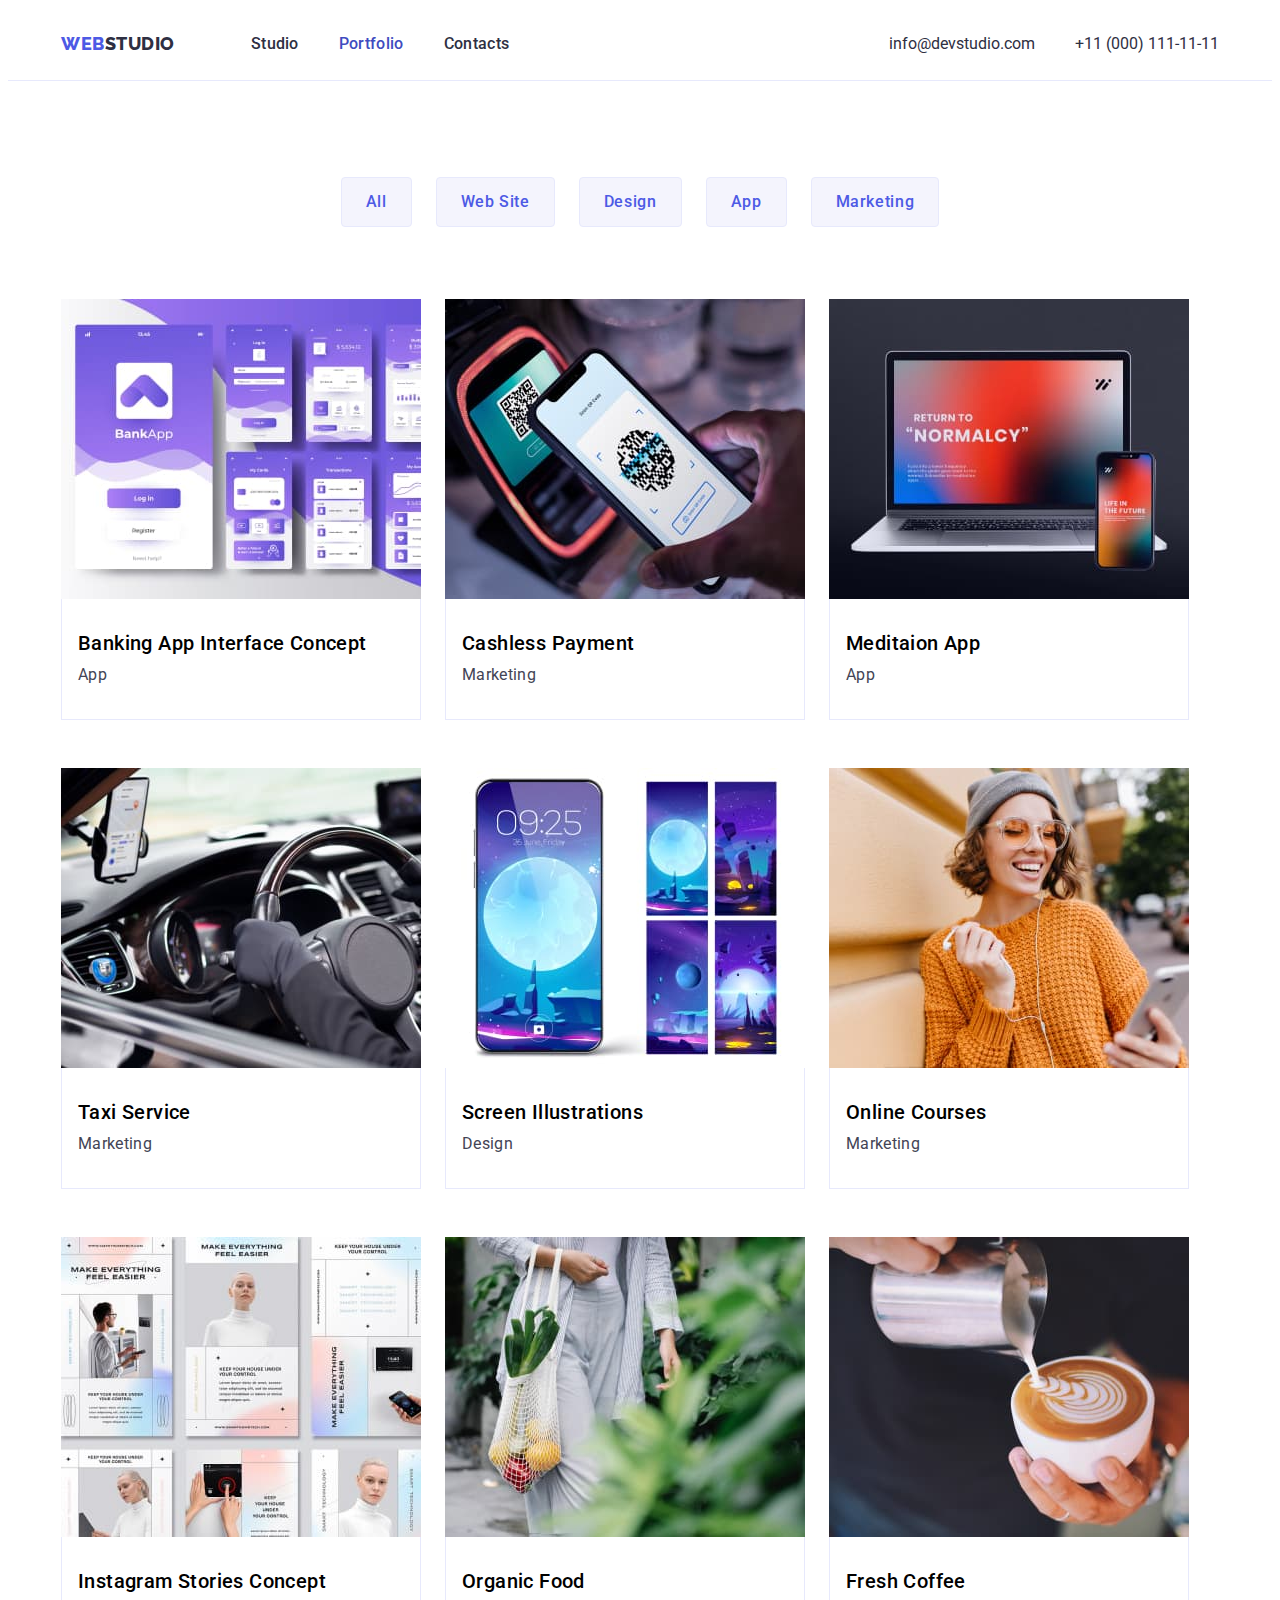
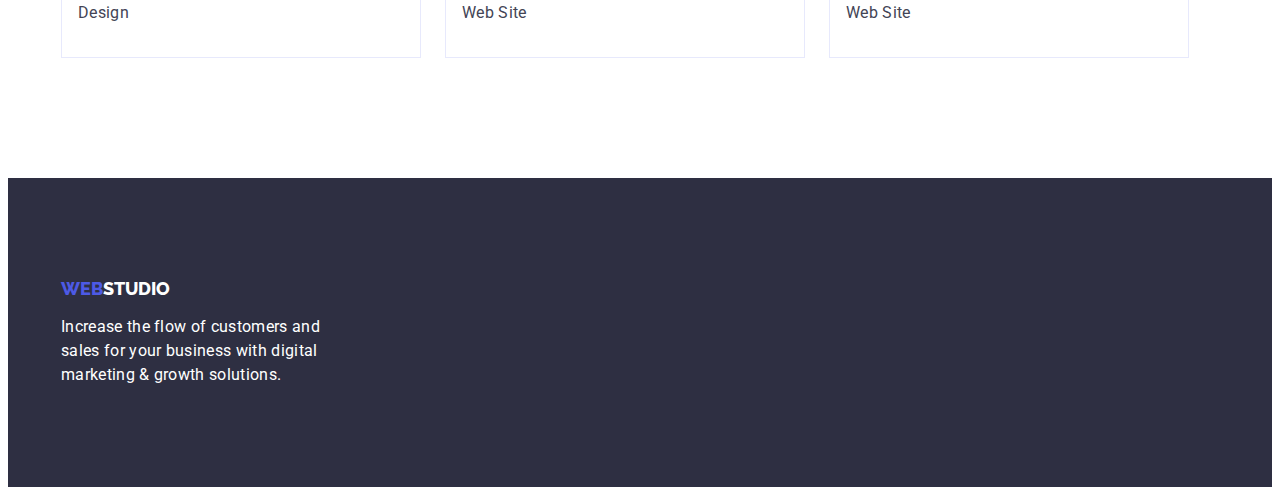
==== commit 5258566c: "check2" ====
--- a/portfolio.html
+++ b/portfolio.html
@@ -51,63 +51,63 @@
             </ul>            
             <ul class="gallery-list list">
                 <li class="item">
-                    <a><img src="./images/portfolio1.jpg" alt="app1" width="360" height="300">
+                    <img src="./images/portfolio1.jpg" alt="app1" width="360" height="300">
                 <div class="gallery-item">                    
                     <h2 class="gallery-subject headline">Banking App Interface Concept</h2>
                     <p class="gallery-text title">App</p></a>
                 </div>
                 </li>
                 <li class="item">
-                    <a><img src="./images/portfolio2.jpg" alt="" width="360" height="300">
+                    <img src="./images/portfolio2.jpg" alt="" width="360" height="300">
                 <div class="gallery-item">                    
                     <h2 class="gallery-subject headline">Cashless Payment</h2>
                     <p class="gallery-text title">Marketing</p></a>
                 </div>
                 </li>
                 <li class="item">
-                    <a><img src="./images/portfolio3.jpg" alt="" width="360" height="300">
+                    <img src="./images/portfolio3.jpg" alt="" width="360" height="300">
                 <div class="gallery-item">                    
                     <h2 class="gallery-subject headline">Meditaion App</h2>
                     <p class="gallery-text title">App</p></a>
                 </div>
                 </li>
                 <li class="item">  
-                    <a><img src="./images/portfolio4.jpg" alt="" width="360" height="300">
+                    <img src="./images/portfolio4.jpg" alt="" width="360" height="300">
                 <div class="gallery-item">                    
                     <h2 class="gallery-subject headline">Taxi Service</h2>
                     <p class="gallery-text title">Marketing</p></a>
                 </div>
                 </li>
                 <li class="item"> 
-                    <a><img src="./images/portfolio5.jpg" alt="" width="360" height="300">
+                    <img src="./images/portfolio5.jpg" alt="" width="360" height="300">
                 <div class="gallery-item">                    
                     <h2 class="gallery-subject headline">Screen Illustrations</h2>
                     <p class="gallery-text title">Design</p></a>
                 </div>
                 </li>
                 <li class="item">  
-                    <a><img src="./images/portfolio6.jpg" alt="" width="360" height="300">
+                    <img src="./images/portfolio6.jpg" alt="" width="360" height="300">
                 <div class="gallery-item">                    
                     <h2 class="gallery-subject headline">Online Courses</h2>
                     <p class="gallery-text title">Marketing</p></a>
                 </div>
                 </li>
                 <li class="item"> 
-                    <a><img src="./images/portfolio7.jpg" alt="" width="360" height="300">
+                    <img src="./images/portfolio7.jpg" alt="" width="360" height="300">
                 <div class="gallery-item">                    
                     <h2 class="gallery-subject headline">Instagram Stories Concept</h2>
                     <p class="gallery-text title">Design</p></a>
                 </div>
                 </li>
                 <li class="item">       
-                    <a><img src="./images/portfolio8.jpg" alt="" width="360" height="300">
+                    <img src="./images/portfolio8.jpg" alt="" width="360" height="300">
                 <div class="gallery-item">                   
                     <h2 class="gallery-subject headline">Organic Food</h2>
                     <p class="gallery-text title">Web Site</p></a>
                 </div>
                 </li>
                 <li class="item">         
-                    <a><img src="./images/portfolio9.jpg" alt="" width="360" height="300">
+                    <img src="./images/portfolio9.jpg" alt="" width="360" height="300">
                 <div class="gallery-item">
                     <h2 class="gallery-subject headline">Fresh Coffee</h2>
                     <p class="gallery-text title">Web Site</p></a>
--- a/css/styles.css
+++ b/css/styles.css
@@ -37,6 +37,7 @@
 img{
     display: block;
     max-width: 100%;
+    height: auto
 }   
 
 body{
@@ -174,7 +175,7 @@
 /*   -------  SECTION common   -------   */
 
 .section-title{
-    padding-bottom: 72px;
+    margin-bottom: 72px;    
     font-weight: 700;
     font-size: 36px;
     line-height: 1.11;
@@ -198,14 +199,13 @@
     padding-bottom: 120px;
 }
 .feature{
-    display: flex;
-    
-
+    display: flex; 
+    gap: 24px;
 }
 
 .feature-list{
     margin-bottom: 8px;
-    gap: 24px;
+    
 }
 
 
@@ -216,13 +216,11 @@
 }
 .works-list{
     display: flex;
-    padding-bottom: 120px;
     gap: var(--list-gap);
 }
 
 /*   -------  TEAMS   -------   */
 .teams{
-    padding-top: 120px;
     padding-bottom: 120px;
     background-color: var(--secondary-backgrountd-color);
 }
@@ -233,6 +231,7 @@
 
 
 .teams-items{
+    background-color: var(--white-color);
     box-shadow: 0px 1px 6px rgba(46, 47, 66, 0.08), 0px 1px 1px rgba(46, 47, 66, 0.16), 0px 2px 1px rgba(46, 47, 66, 0.08);
     border-radius: 0px 0px 4px 4px;
 }
@@ -240,7 +239,6 @@
     padding-top: 32px;
     padding-bottom: 32px;
     text-align: center;
-    background-color: var(--white-color);
 }
 .teams-subject{
     margin-bottom: 8px;
@@ -312,8 +310,8 @@
 
 .button-portfo:hover,
 .button-portfo:focus{
+    border-color: transparent;
     box-shadow: 0px 3px 1px rgba(0, 0, 0, 0.1), 0px 2px 1px rgba(0, 0, 0, 0.08), 0px 2px 2px rgba(0, 0, 0, 0.12);
-    border-radius: 4px;
     color: var(--white-color);
     background-color: var(--secondary-accent-color);
 }
@@ -330,23 +328,24 @@
 .gallery-list {
     display: flex;
     flex-wrap: wrap;
-    max-width:calc(100%/ 3 -24px);
-    gap: var(--list-gap);
-}
-
-.gallery-item{    
-    border: 1px solid var(--footer-text-color);
+    row-gap: 48px;
+    column-gap: 24px;
+}
+
+.gallery-item{  
+    padding-top: 32px;
+    padding-bottom: 32px;
+    border-left: 1px solid var(--footer-text-color);
+    border-right: 1px solid var(--footer-text-color);
+    border-bottom: 1px solid var(--footer-text-color);
 }
 .gallery-subject{
-    padding-top: 32px;
-    padding-bottom: 8px;
+    margin-bottom: 8px;
     padding-left: 16px;
 }
 
 .gallery-text{
-    margin-left: 16px;
-    margin-bottom: 32px;
-    /*padding-left: 16px;*/
+    padding-left: 16px;
 }
 .gallery-subject{
     /*padding-left: 16px;*/
